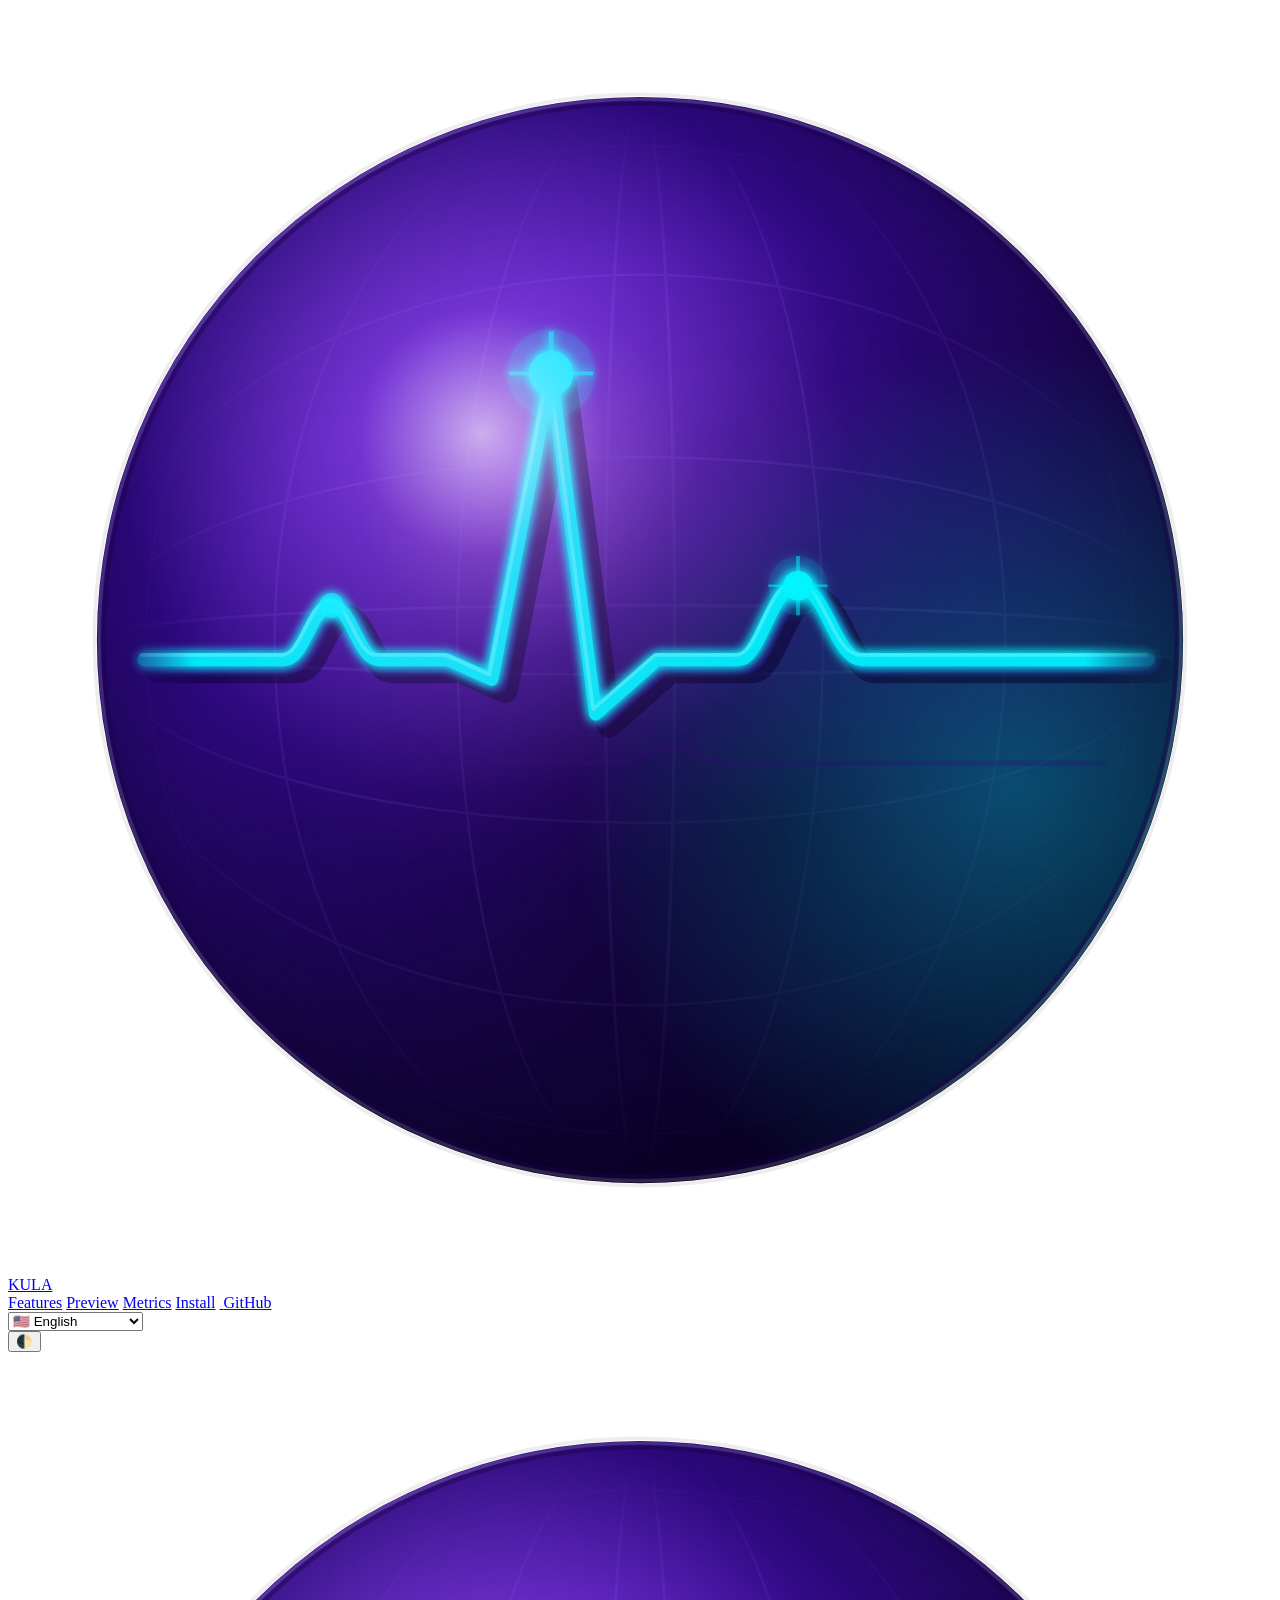
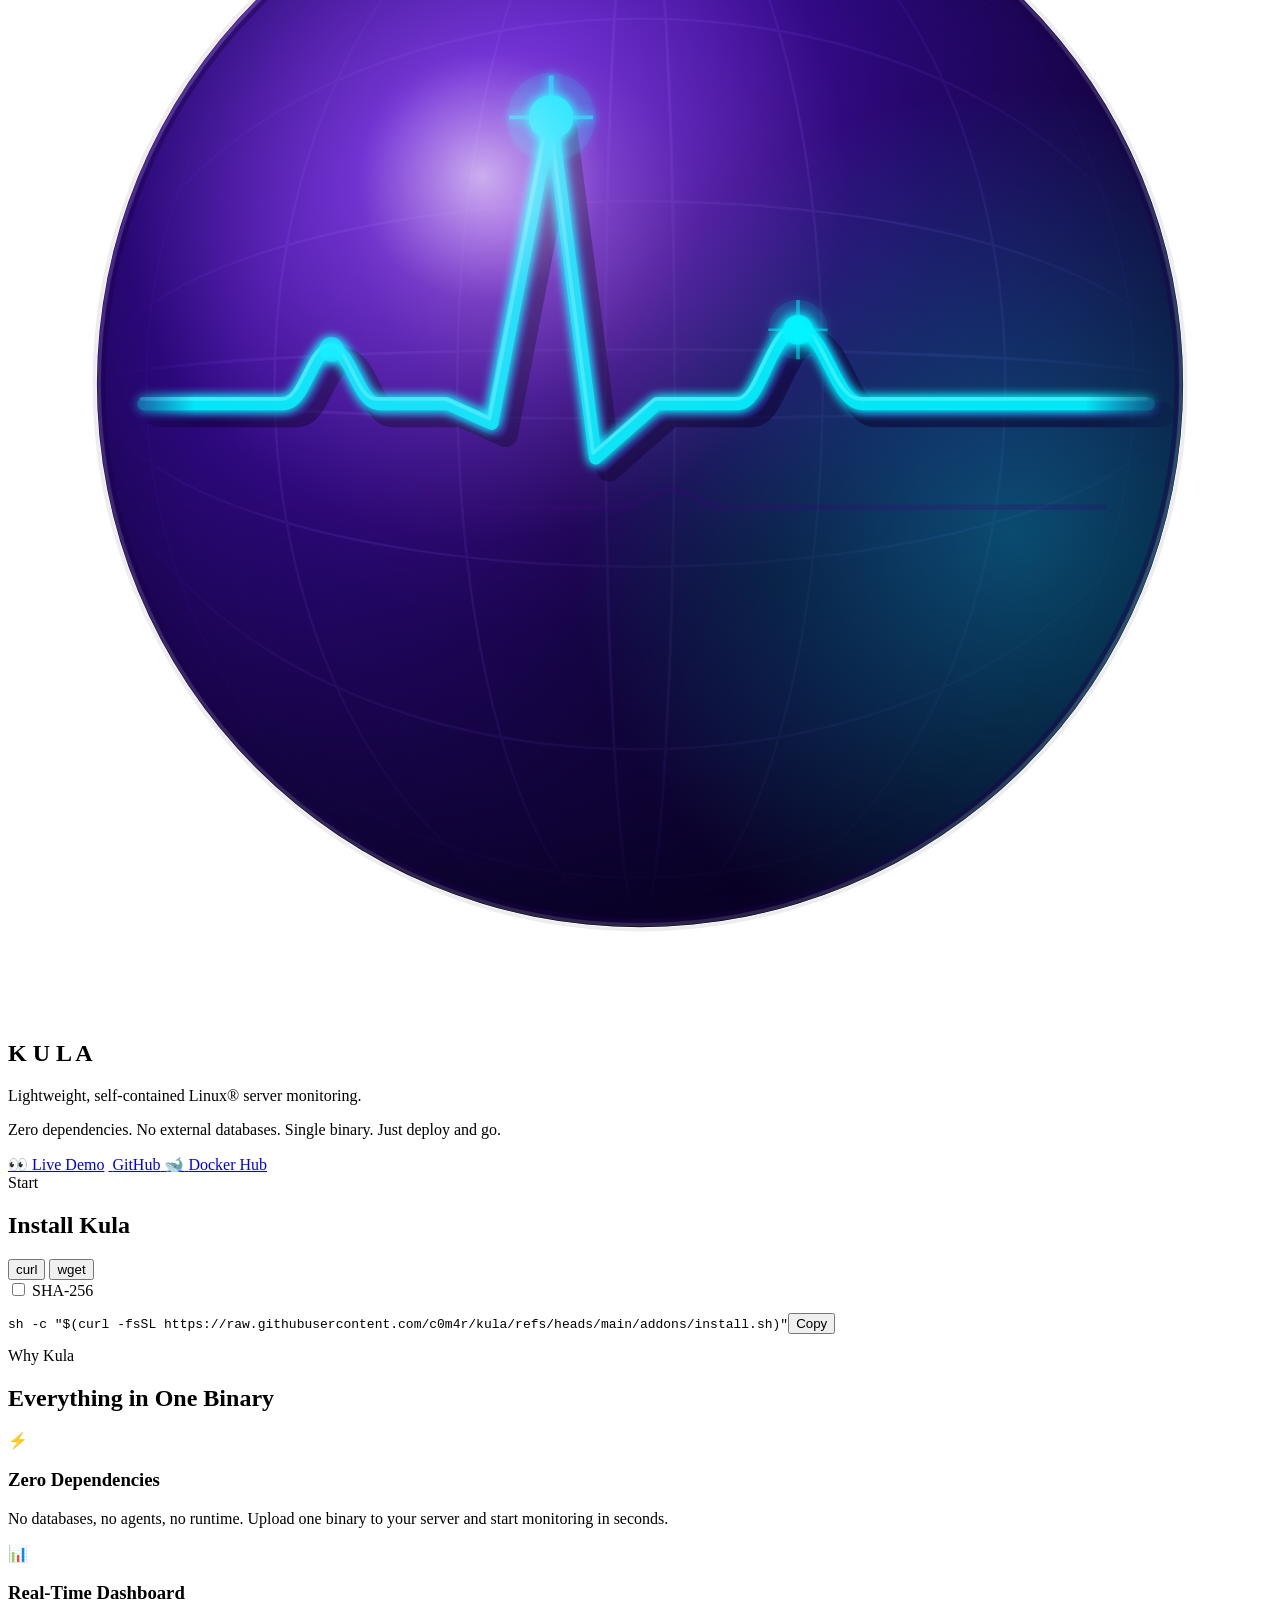
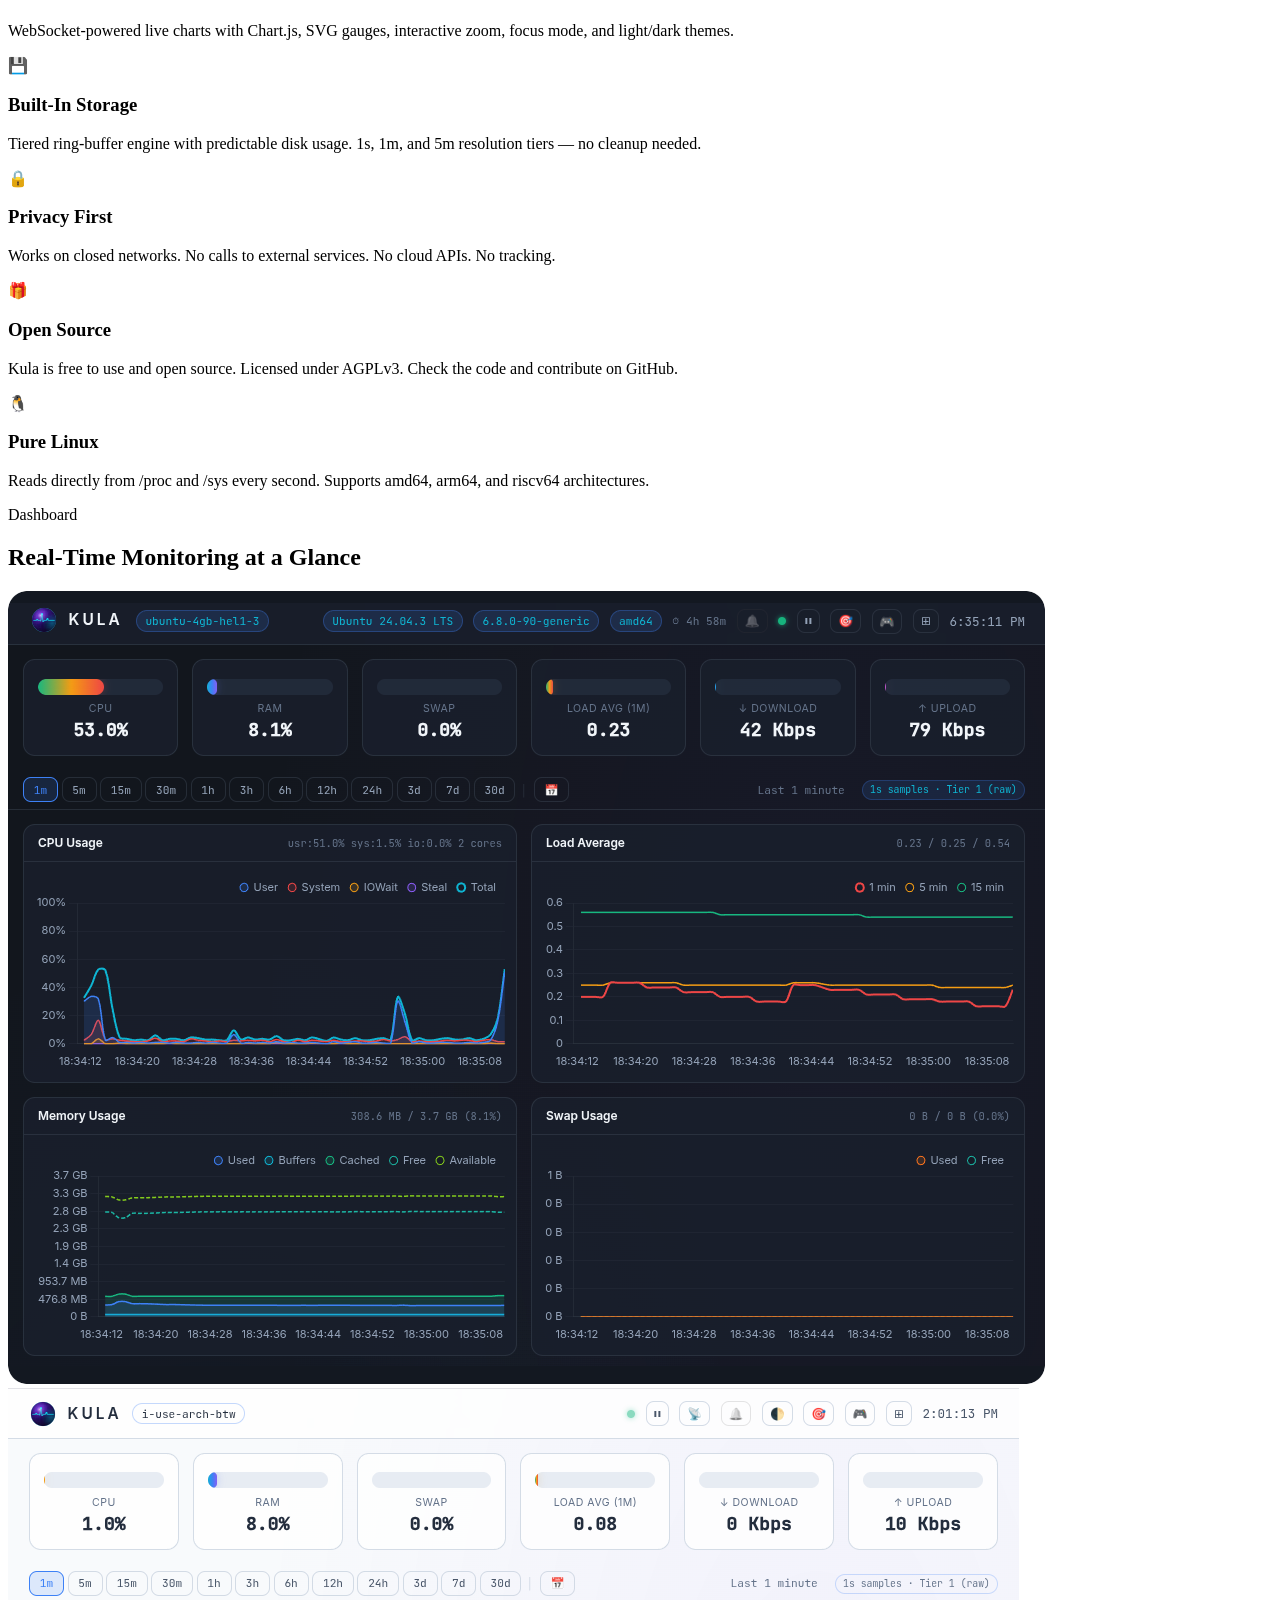
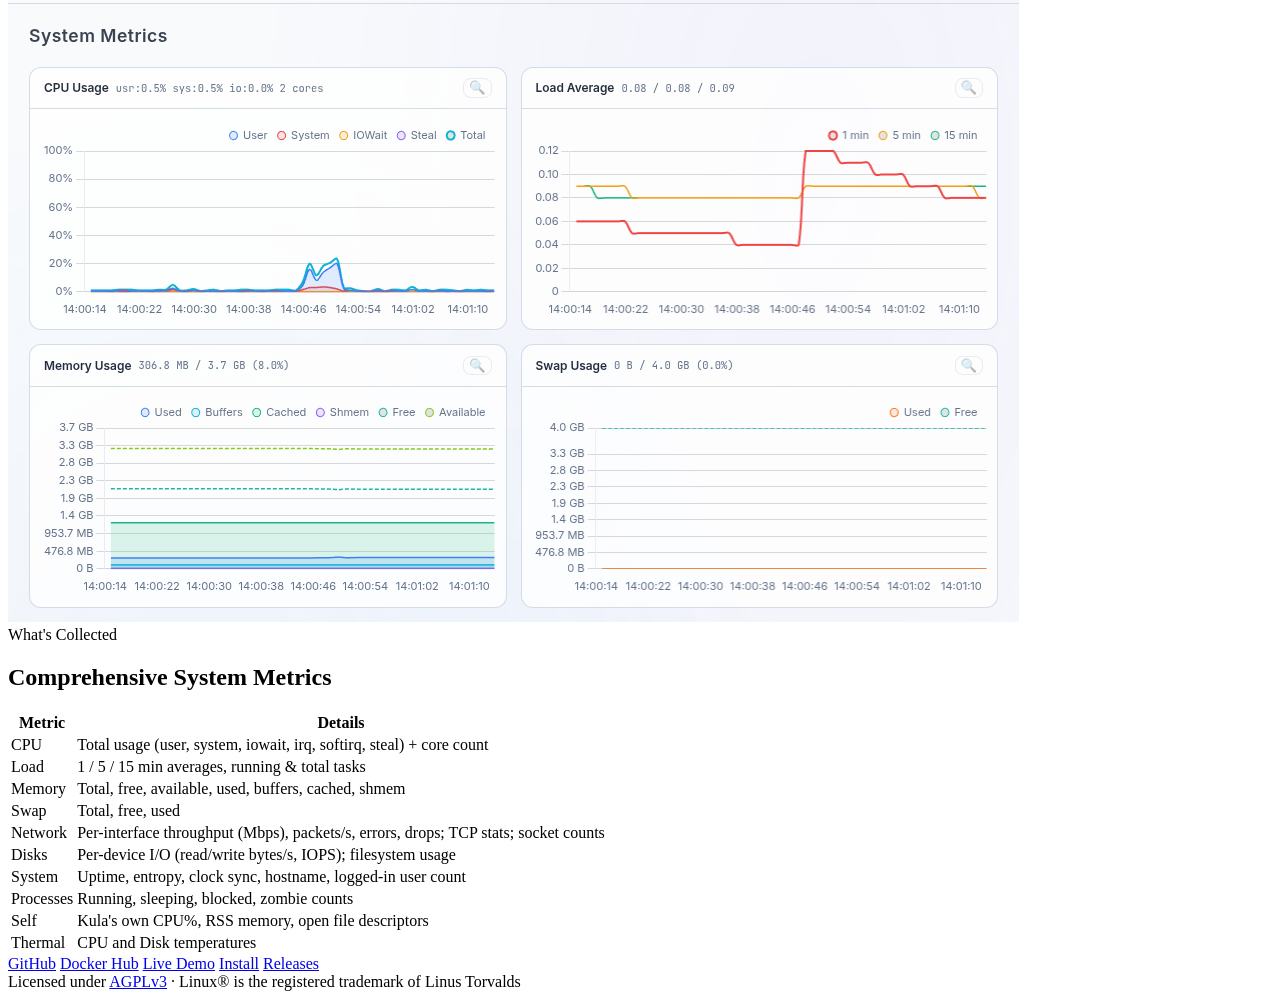
==== landing/index.html @ 8d74a91b "landing: local imgs" ====
<!DOCTYPE html>
<html lang="en">

<head>
    <meta charset="UTF-8">
    <meta name="viewport" content="width=device-width, initial-scale=1.0">
    <title data-i18n="seo_title">Kula — Lightweight Linux Server Monitoring</title>
    <meta name="description" id="meta-desc" data-i18n-meta="seo_description"
        content="Zero-dependency, self-contained Linux server monitoring. Single binary, real-time dashboard, built-in storage engine. Just deploy and go.">
    <link rel="icon" href="kula.svg">
    <link rel="manifest" href="manifest.json">
    <meta name="theme-color" content="#0a0a0a">
    <link rel="stylesheet" href="style.css">
    <!-- SEO: Multi-language support -->
    <link rel="alternate" hreflang="x-default" href="https://kula.ovh/" />
    <link rel="alternate" hreflang="ar" href="https://kula.ovh/?lang=ar" />
    <link rel="alternate" hreflang="bn" href="https://kula.ovh/?lang=bn" />
    <link rel="alternate" hreflang="cs" href="https://kula.ovh/?lang=cs" />
    <link rel="alternate" hreflang="de" href="https://kula.ovh/?lang=de" />
    <link rel="alternate" hreflang="en" href="https://kula.ovh/?lang=en" />
    <link rel="alternate" hreflang="es" href="https://kula.ovh/?lang=es" />
    <link rel="alternate" hreflang="fr" href="https://kula.ovh/?lang=fr" />
    <link rel="alternate" hreflang="he" href="https://kula.ovh/?lang=he" />
    <link rel="alternate" hreflang="hi" href="https://kula.ovh/?lang=hi" />
    <link rel="alternate" hreflang="id" href="https://kula.ovh/?lang=id" />
    <link rel="alternate" hreflang="it" href="https://kula.ovh/?lang=it" />
    <link rel="alternate" hreflang="ja" href="https://kula.ovh/?lang=ja" />
    <link rel="alternate" hreflang="ko" href="https://kula.ovh/?lang=ko" />
    <link rel="alternate" hreflang="ms" href="https://kula.ovh/?lang=ms" />
    <link rel="alternate" hreflang="nl" href="https://kula.ovh/?lang=nl" />
    <link rel="alternate" hreflang="pl" href="https://kula.ovh/?lang=pl" />
    <link rel="alternate" hreflang="pt" href="https://kula.ovh/?lang=pt" />
    <link rel="alternate" hreflang="ro" href="https://kula.ovh/?lang=ro" />
    <link rel="alternate" hreflang="ru" href="https://kula.ovh/?lang=ru" />
    <link rel="alternate" hreflang="sv" href="https://kula.ovh/?lang=sv" />
    <link rel="alternate" hreflang="th" href="https://kula.ovh/?lang=th" />
    <link rel="alternate" hreflang="tr" href="https://kula.ovh/?lang=tr" />
    <link rel="alternate" hreflang="uk" href="https://kula.ovh/?lang=uk" />
    <link rel="alternate" hreflang="ur" href="https://kula.ovh/?lang=ur" />
    <link rel="alternate" hreflang="vi" href="https://kula.ovh/?lang=vi" />
    <link rel="alternate" hreflang="zh" href="https://kula.ovh/?lang=zh" />

</head>

<body>

    <!-- Navigation -->
    <nav class="nav" id="nav">
        <a href="#" class="nav-brand">
            <img src="kula.svg" alt="Kula">
            <span>KULA</span>
        </a>
        <div class="nav-links">
            <a href="#features" data-i18n="nav_features">Features</a>
            <a href="#preview" data-i18n="nav_preview">Preview</a>
            <a href="#metrics" data-i18n="nav_metrics">Metrics</a>
            <a href="https://github.com/c0m4r/kula?tab=readme-ov-file#-installation" data-i18n="nav_install">Install</a>
            <a href="https://github.com/c0m4r/kula" class="github-link" id="github-link">
                <img src="github.svg" alt="" class="github-icon">
                <span data-i18n="nav_github">GitHub</span>
                <span class="stars-badge github-stars-count"></span>
            </a>
            <div class="language-switcher">
                <select id="lang-select" class="lang-select" aria-label="Select Language">
                    <option value="en">🇺🇸 English</option>
                    <option value="ar">🇸🇦 العربية</option>
                    <option value="ms">🇲🇾 Bahasa Melayu</option>
                    <option value="bn">🇧🇩 বাংলা</option>
                    <option value="cs">🇨🇿 Čeština</option>
                    <option value="de">🇩🇪 Deutsch</option>
                    <option value="es">🇪🇸 Español</option>
                    <option value="fr">🇫🇷 Français</option>
                    <option value="he">🇮🇱 עברית</option>
                    <option value="hi">🇮🇳 हिन्दी</option>
                    <option value="id">🇮🇩 Indonesia</option>
                    <option value="it">🇮🇹 Italiano</option>
                    <option value="ja">🇯🇵 日本語</option>
                    <option value="ko">🇰🇷 한국어</option>
                    <option value="nl">🇳🇱 Nederlands</option>
                    <option value="pl">🇵🇱 Polski</option>
                    <option value="pt">🇵🇹 Português</option>
                    <option value="ro">🇷🇴 Română</option>
                    <option value="ru">🇷🇺 Русский</option>
                    <option value="sv">🇸🇪 Svenska</option>
                    <option value="th">🇹🇭 ไทย</option>
                    <option value="tr">🇹🇷 Türkçe</option>
                    <option value="uk">🇺🇦 Українська</option>
                    <option value="ur">🇵🇰 اردو</option>
                    <option value="vi">🇻🇳 Tiếng Việt</option>
                    <option value="zh">🇨🇳 中文</option>
                </select>
            </div>
            <button class="btn-theme-toggle" id="btn-theme" title="Toggle light/dark mode"
                aria-label="Toggle theme">🌓</button>
        </div>
    </nav>

    <!-- Main Content -->
    <main>
        <!-- Hero -->
        <section class="hero" id="hero">
            <img src="kula.svg" alt="Kula"
                class="hero-logo">
            <h1>K U L A</h1>
            <p class="hero-tagline" data-i18n-html="hero_tagline">Lightweight, self-contained Linux® server
                monitoring.</p>
            <p class="hero-sub" data-i18n="hero_sub">Zero dependencies. No external databases. Single binary. Just
                deploy and go.</p>
            <div class="hero-buttons">
                <a href="https://demo.kula.ovh/" class="btn btn-hero"><span role="img" aria-label="eye">👀</span> <span
                        data-i18n="btn_demo">Live
                        Demo</span></a>
                <a href="https://github.com/c0m4r/kula" class="btn btn-outline">
                    <img src="github.svg" alt="" class="github-icon"> <span data-i18n="btn_github">GitHub</span>
                    <span class="stars-badge github-stars-count"></span>
                </a>
                <a href="https://hub.docker.com/r/c0m4r/kula" class="btn btn-docker"><span role="img"
                        aria-label="whale">🐋</span> <span data-i18n="btn_docker">Docker Hub</span></a>
            </div>

        </section>

        <!-- Installation -->
        <section class="install fade-up" id="install">
            <div class="section-label" data-i18n="label_install">Start</div>
            <h2 class="section-heading" data-i18n="heading_install">Install Kula</h2>
            <div class="install-card">
                <div class="install-config">
                    <div class="tool-tabs">
                        <button class="tool-tab active" data-tool="curl">curl</button>
                        <button class="tool-tab" data-tool="wget">wget</button>
                    </div>
                    <label class="checksum-toggle">
                        <input type="checkbox" id="verify-checksum">
                        <span class="toggle-slider"></span>
                        <span class="toggle-label" data-i18n="install_verify">SHA-256</span>
                    </label>
                </div>
                <div class="command-box">
                    <pre><code id="install-command">sh -c "$(curl -fsSL https://raw.githubusercontent.com/c0m4r/kula/refs/heads/main/addons/install.sh)"</code><button class="copy-btn" id="copy-install-btn" data-i18n="btn_copy">Copy</button></pre>
                </div>
            </div>
        </section>



        <!-- Features -->
        <section class="features fade-up" id="features">
            <div class="section-label" data-i18n="label_why">Why Kula</div>
            <h2 class="section-heading" data-i18n="heading_foundation">Everything in One Binary</h2>
            <div class="features-grid">
                <div class="feature-card">
                    <div class="feature-icon"><span role="img" aria-label="lightning">⚡</span></div>
                    <h3 data-i18n="feature_zero_title">Zero Dependencies</h3>
                    <p data-i18n="feature_zero_desc">No databases, no agents, no runtime. Upload one binary to your
                        server and start monitoring in
                        seconds.</p>
                </div>
                <div class="feature-card">
                    <div class="feature-icon"><span role="img" aria-label="chart">📊</span></div>
                    <h3 data-i18n="feature_dash_title">Real-Time Dashboard</h3>
                    <p data-i18n="feature_dash_desc">WebSocket-powered live charts with Chart.js, SVG gauges,
                        interactive zoom, focus mode, and
                        light/dark
                        themes.</p>
                </div>
                <div class="feature-card">
                    <div class="feature-icon"><span role="img" aria-label="disk">💾</span></div>
                    <h3 data-i18n="feature_storage_title">Built-In Storage</h3>
                    <p data-i18n="feature_storage_desc">Tiered ring-buffer engine with predictable disk usage. 1s, 1m,
                        and 5m resolution tiers — no
                        cleanup
                        needed.</p>
                </div>
                <div class="feature-card">
                    <div class="feature-icon"><span role="img" aria-label="lock">🔒</span></div>
                    <h3 data-i18n="feature_privacy_title">Privacy First</h3>
                    <p data-i18n="feature_privacy_desc">Works on closed networks. No calls to external services. No
                        cloud APIs. No tracking.</p>
                </div>
                <div class="feature-card">
                    <div class="feature-icon"><span role="img" aria-label="gift">🎁</span></div>
                    <h3 data-i18n="feature_open_title">Open Source</h3>
                    <p data-i18n="feature_open_desc">Kula is free to use and open source. Licensed under AGPLv3. Check
                        the code and contribute on
                        GitHub.
                    </p>
                </div>
                <div class="feature-card">
                    <div class="feature-icon"><span role="img" aria-label="penguin">🐧</span></div>
                    <h3 data-i18n="feature_linux_title">Pure Linux</h3>
                    <p data-i18n="feature_linux_desc">Reads directly from /proc and /sys every second. Supports amd64,
                        arm64, and riscv64
                        architectures.
                    </p>
                </div>
            </div>
        </section>

        <!-- Dashboard Preview -->
        <section class="preview fade-up" id="preview">
            <div class="section-label" data-i18n="label_dashboard">Dashboard</div>
            <h2 class="section-heading" data-i18n="heading_preview">Real-Time Monitoring at a Glance</h2>
            <div class="preview-frame">
                <img src="dark.png"
                    alt="Kula Dashboard — Dark Mode" loading="lazy" class="preview-dark" id="preview-dark">
                <img src="light.png"
                    alt="Kula Dashboard — Light Mode" loading="lazy" class="preview-light hidden" id="preview-light">
            </div>
        </section>

        <!-- Metrics -->
        <section class="metrics fade-up" id="metrics">
            <div class="section-label" data-i18n="label_collected">What's Collected</div>
            <h2 class="section-heading" data-i18n="heading_metrics">Comprehensive System Metrics</h2>
            <table class="metrics-table">
                <thead>
                    <tr>
                        <th data-i18n="table_metric">Metric</th>
                        <th data-i18n="table_details">Details</th>
                    </tr>
                </thead>
                <tbody>
                    <tr>
                        <td data-i18n="metric_cpu">CPU</td>
                        <td data-i18n="metric_cpu_details">Total usage (user, system, iowait, irq, softirq, steal) +
                            core count</td>
                    </tr>
                    <tr>
                        <td data-i18n="metric_load">Load</td>
                        <td data-i18n="metric_load_details">1 / 5 / 15 min averages, running & total tasks</td>
                    </tr>
                    <tr>
                        <td data-i18n="metric_memory">Memory</td>
                        <td data-i18n="metric_memory_details">Total, free, available, used, buffers, cached, shmem</td>
                    </tr>
                    <tr>
                        <td data-i18n="metric_swap">Swap</td>
                        <td data-i18n="metric_swap_details">Total, free, used</td>
                    </tr>
                    <tr>
                        <td data-i18n="metric_network">Network</td>
                        <td data-i18n="metric_network_details">Per-interface throughput (Mbps), packets/s, errors,
                            drops; TCP stats; socket counts</td>
                    </tr>
                    <tr>
                        <td data-i18n="metric_disks">Disks</td>
                        <td data-i18n="metric_disks_details">Per-device I/O (read/write bytes/s, IOPS); filesystem usage
                        </td>
                    </tr>
                    <tr>
                        <td data-i18n="metric_system">System</td>
                        <td data-i18n="metric_system_details">Uptime, entropy, clock sync, hostname, logged-in user
                            count</td>
                    </tr>
                    <tr>
                        <td data-i18n="metric_processes">Processes</td>
                        <td data-i18n="metric_processes_details">Running, sleeping, blocked, zombie counts</td>
                    </tr>
                    <tr>
                        <td data-i18n="metric_self">Self</td>
                        <td data-i18n="metric_self_details">Kula's own CPU%, RSS memory, open file descriptors</td>
                    </tr>
                    <tr>
                        <td data-i18n="metric_thermal">Thermal</td>
                        <td data-i18n="metric_thermal_details">CPU and Disk temperatures</td>
                    </tr>
                </tbody>
            </table>
        </section>
    </main>

    <!-- Footer -->
    <footer class="footer">
        <div class="footer-links">
            <a href="https://github.com/c0m4r/kula" data-i18n="nav_github">GitHub</a>
            <a href="https://hub.docker.com/r/c0m4r/kula" data-i18n="btn_docker">Docker Hub</a>
            <a href="https://demo.kula.ovh/" data-i18n="btn_demo">Live Demo</a>
            <a href="https://github.com/c0m4r/kula?tab=readme-ov-file#-installation" data-i18n="nav_install">Install</a>
            <a href="https://github.com/c0m4r/kula/releases" data-i18n="footer_releases">Releases</a>
        </div>
        <div class="footer-copy" data-i18n-html="footer_copy">
            Licensed under <a href="https://www.gnu.org/licenses/agpl-3.0">AGPLv3</a> ·
            Linux® is the registered trademark of Linus Torvalds
        </div>
    </footer>

    <script src="landing.js" integrity="sha384-8a4cKC2s3Scgr+skIl2xphmKuPoWKTORrwU3cWgFRtl8yj+1T5yHjRUO1P7kZ1ZC"
        crossorigin="anonymous"></script>
</body>

</html>
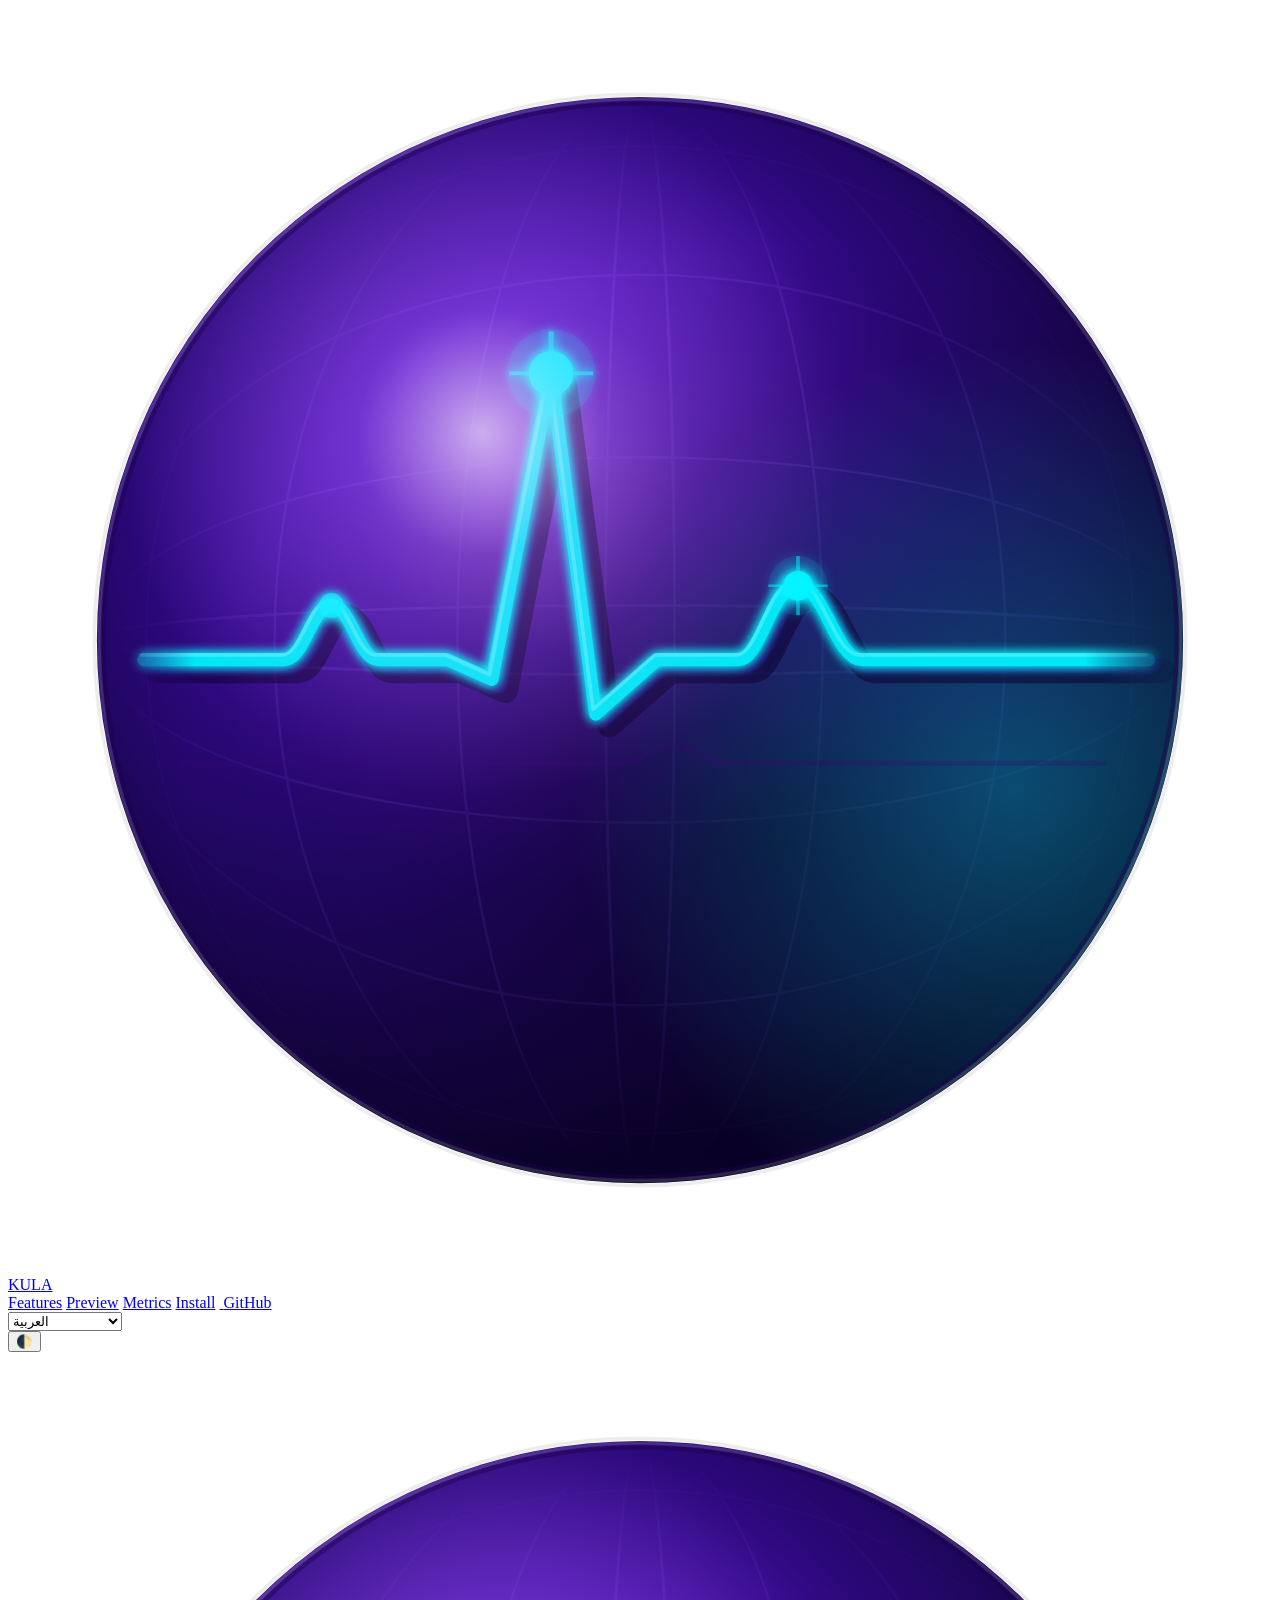
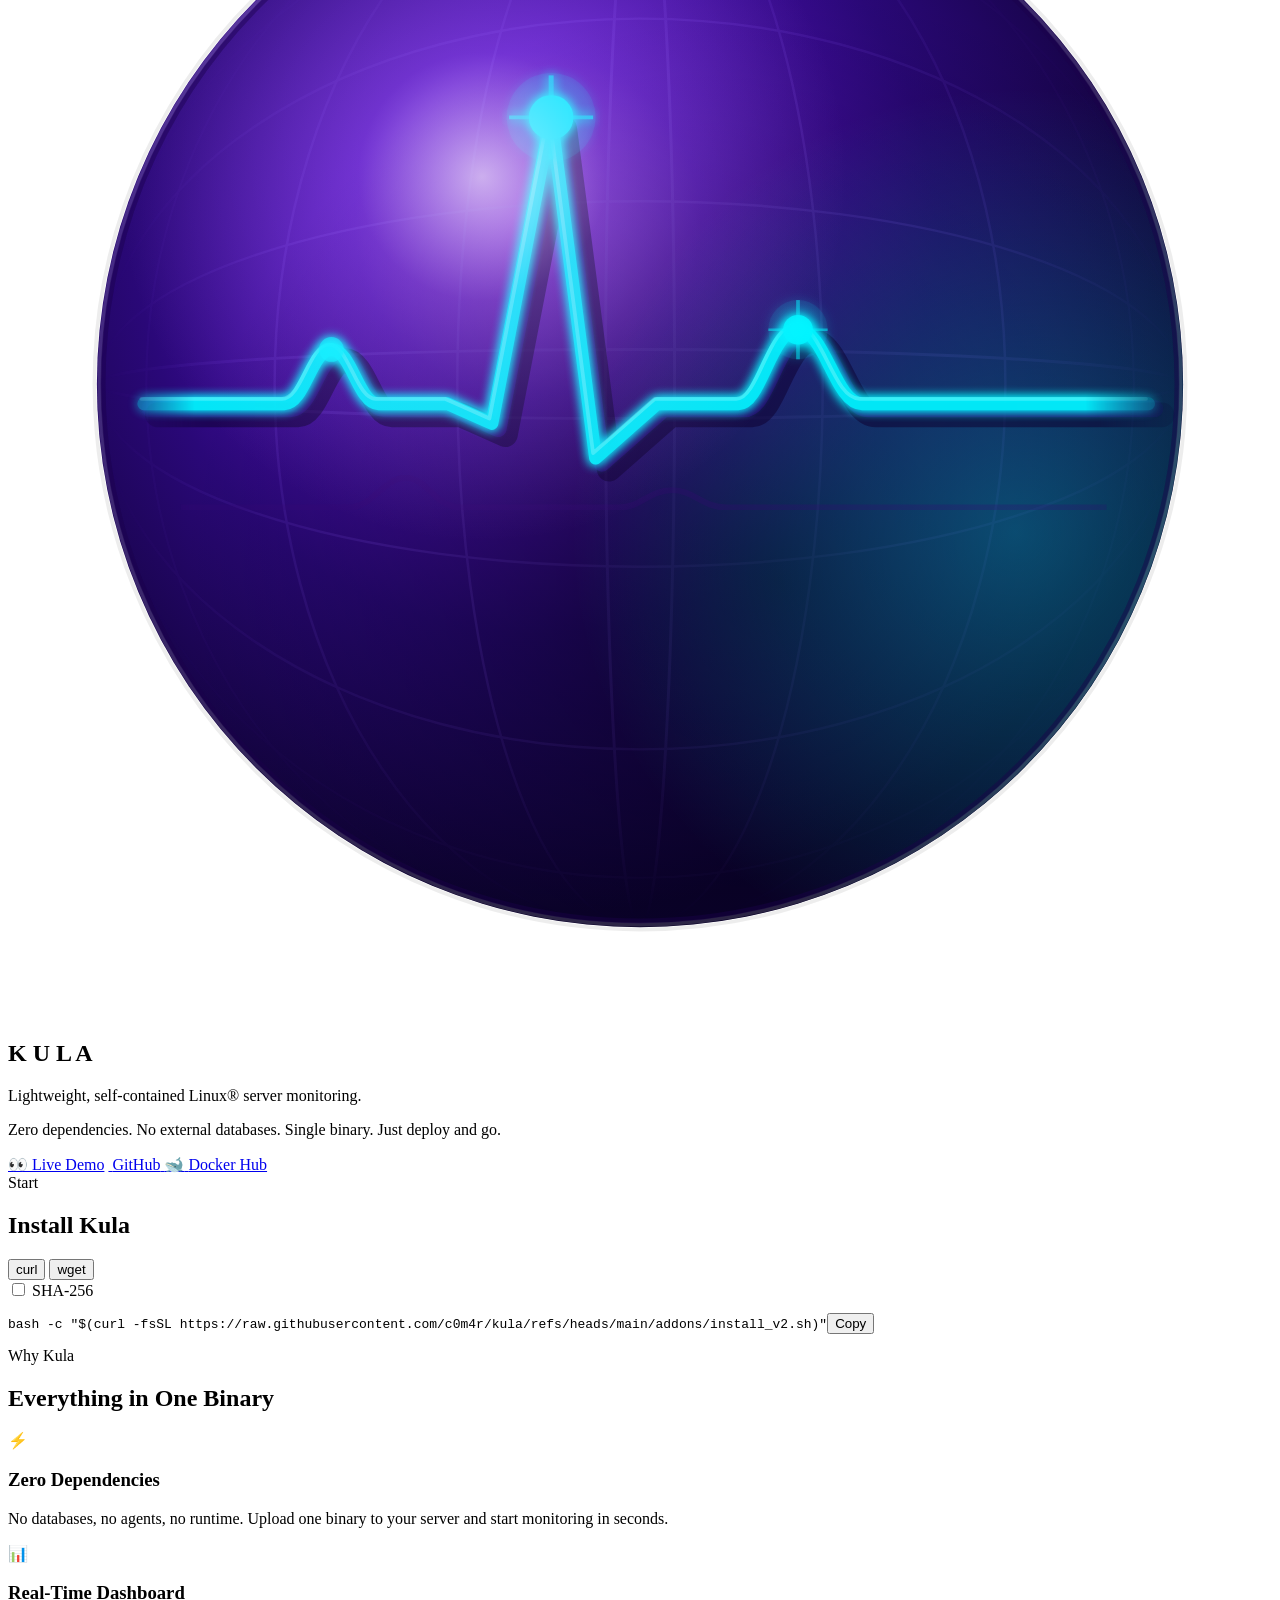
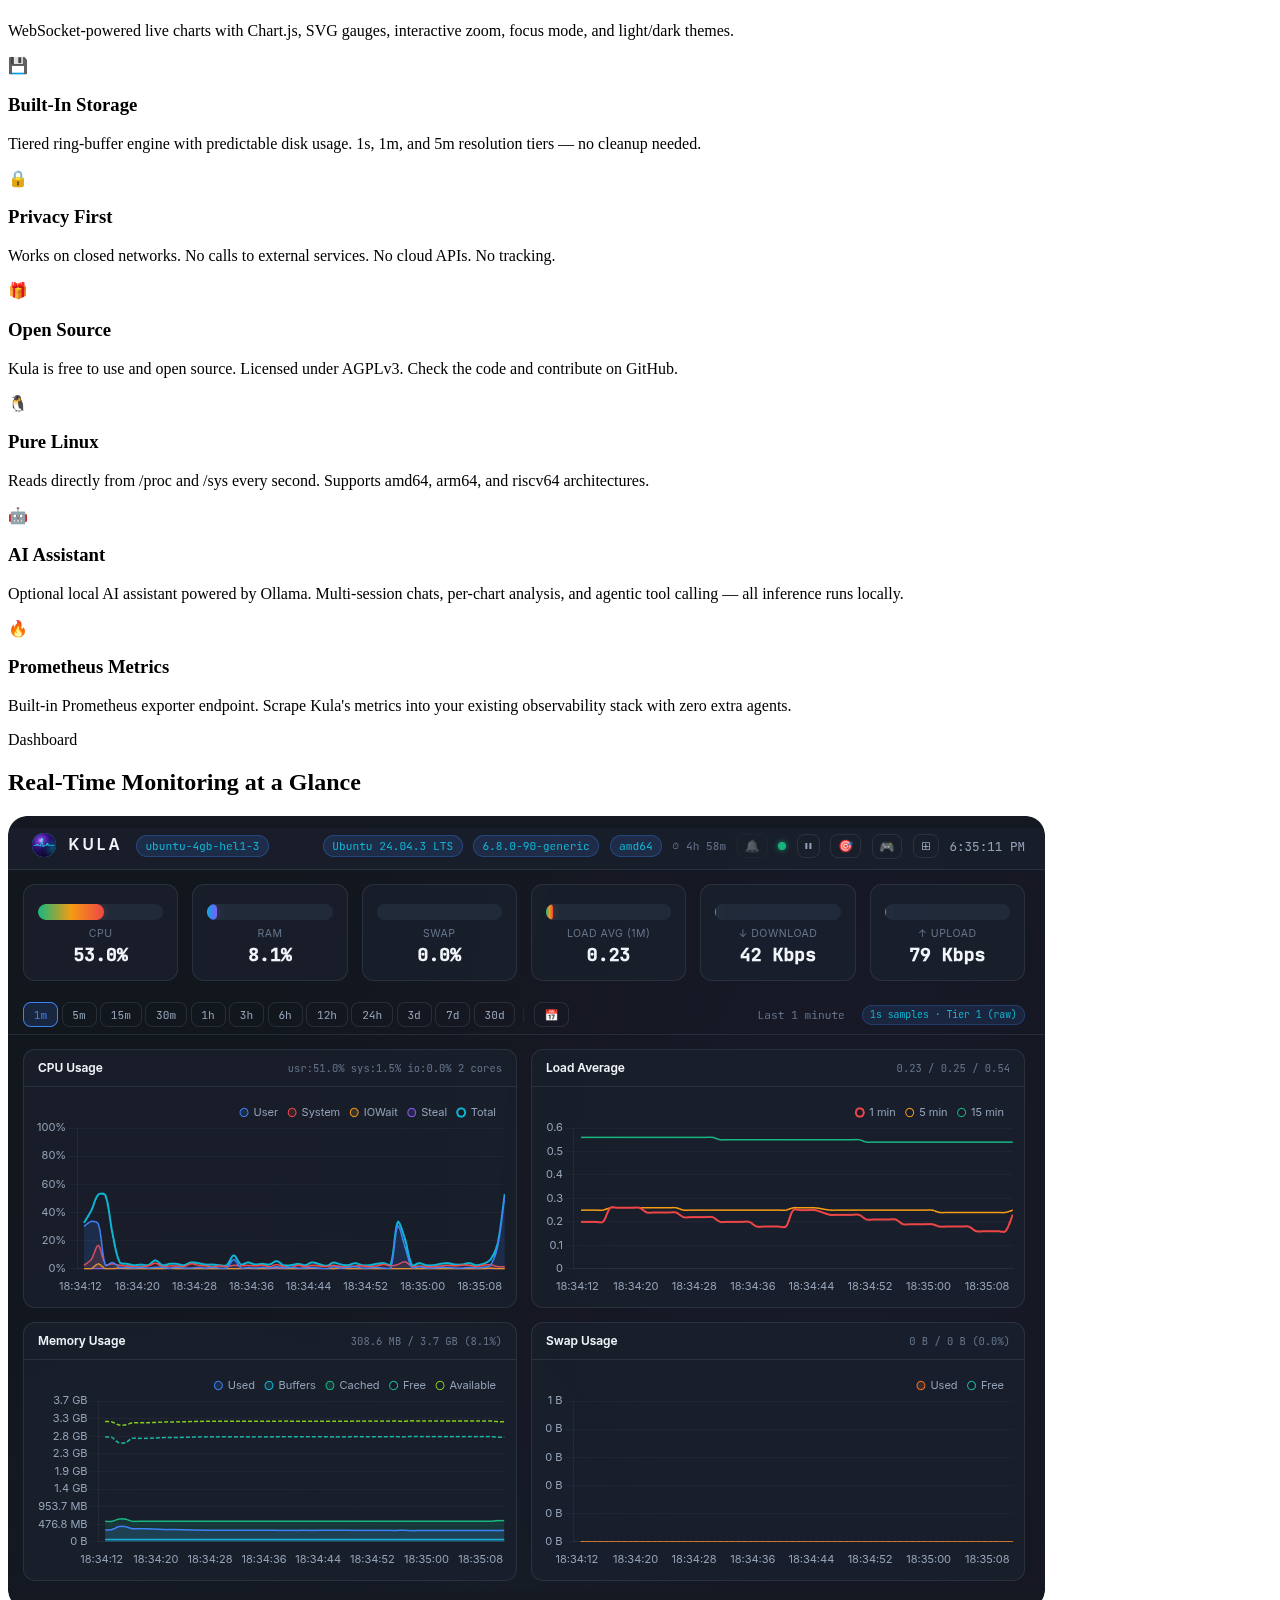
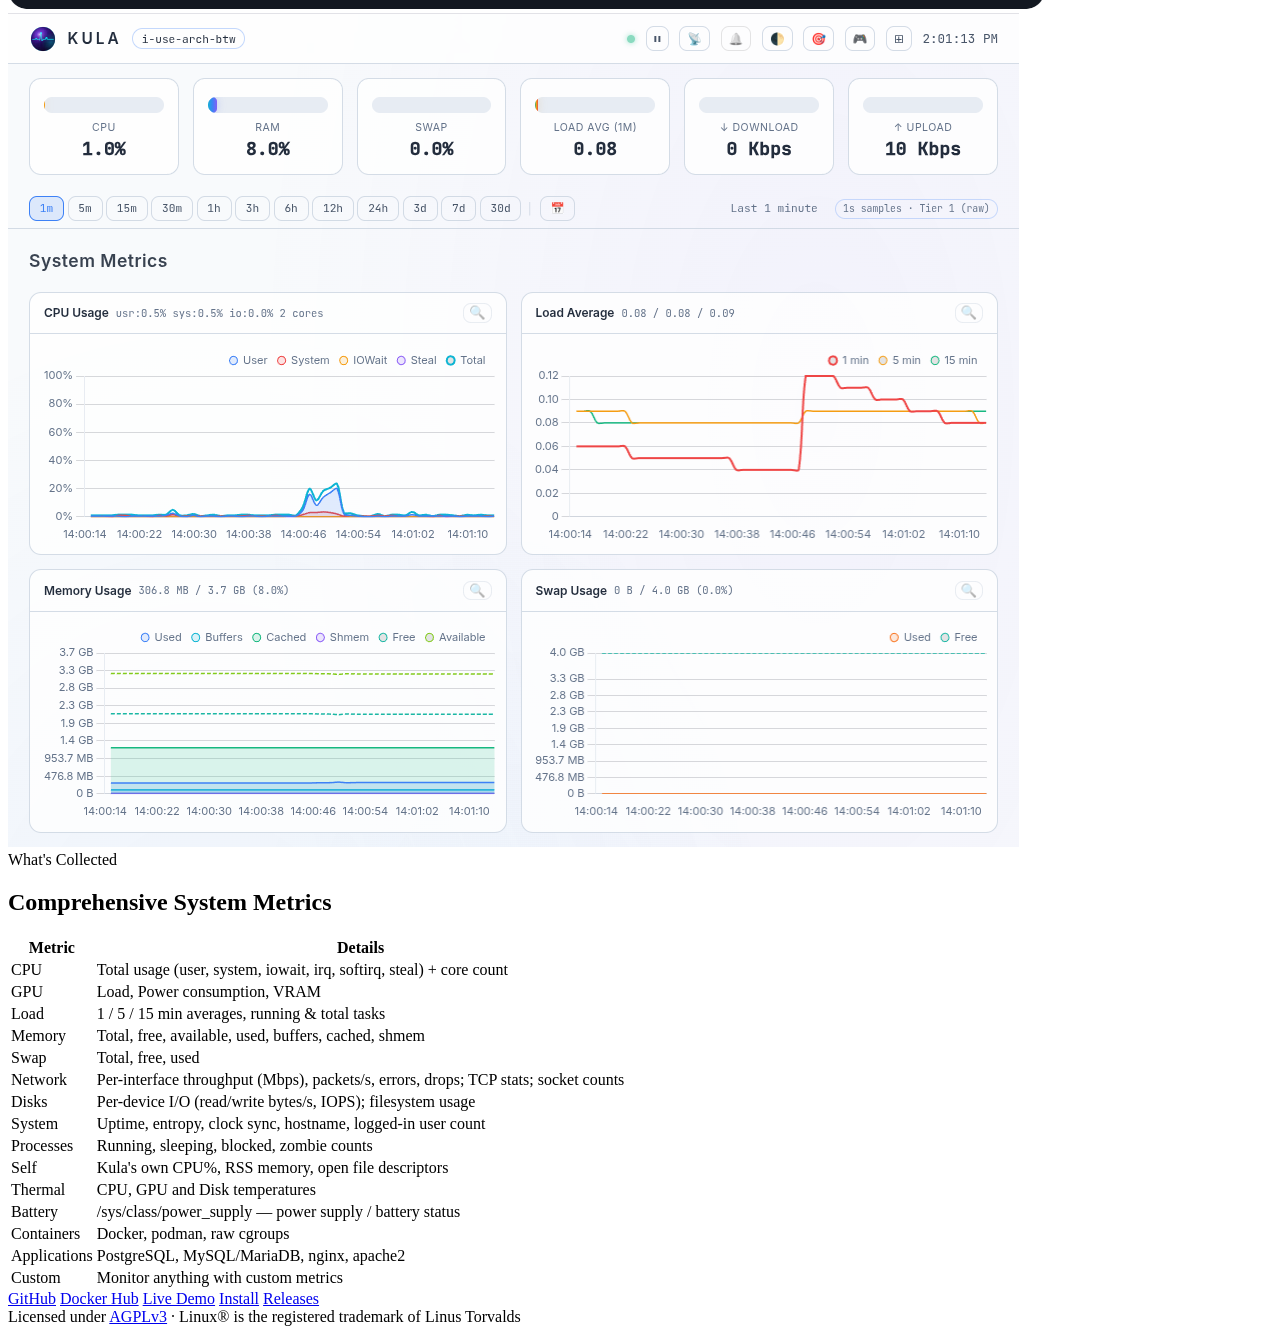
==== commit 001a6772: "nosemgreps" ====
--- a/landing/index.html
+++ b/landing/index.html
@@ -11,34 +11,39 @@
     <link rel="manifest" href="manifest.json">
     <meta name="theme-color" content="#0a0a0a">
     <link rel="stylesheet" href="style.css">
-    <!-- SEO: Multi-language support -->
-    <link rel="alternate" hreflang="x-default" href="https://kula.ovh/" />
-    <link rel="alternate" hreflang="ar" href="https://kula.ovh/?lang=ar" />
-    <link rel="alternate" hreflang="bn" href="https://kula.ovh/?lang=bn" />
-    <link rel="alternate" hreflang="cs" href="https://kula.ovh/?lang=cs" />
-    <link rel="alternate" hreflang="de" href="https://kula.ovh/?lang=de" />
-    <link rel="alternate" hreflang="en" href="https://kula.ovh/?lang=en" />
-    <link rel="alternate" hreflang="es" href="https://kula.ovh/?lang=es" />
-    <link rel="alternate" hreflang="fr" href="https://kula.ovh/?lang=fr" />
-    <link rel="alternate" hreflang="he" href="https://kula.ovh/?lang=he" />
-    <link rel="alternate" hreflang="hi" href="https://kula.ovh/?lang=hi" />
-    <link rel="alternate" hreflang="id" href="https://kula.ovh/?lang=id" />
-    <link rel="alternate" hreflang="it" href="https://kula.ovh/?lang=it" />
-    <link rel="alternate" hreflang="ja" href="https://kula.ovh/?lang=ja" />
-    <link rel="alternate" hreflang="ko" href="https://kula.ovh/?lang=ko" />
-    <link rel="alternate" hreflang="ms" href="https://kula.ovh/?lang=ms" />
-    <link rel="alternate" hreflang="nl" href="https://kula.ovh/?lang=nl" />
-    <link rel="alternate" hreflang="pl" href="https://kula.ovh/?lang=pl" />
-    <link rel="alternate" hreflang="pt" href="https://kula.ovh/?lang=pt" />
-    <link rel="alternate" hreflang="ro" href="https://kula.ovh/?lang=ro" />
-    <link rel="alternate" hreflang="ru" href="https://kula.ovh/?lang=ru" />
-    <link rel="alternate" hreflang="sv" href="https://kula.ovh/?lang=sv" />
-    <link rel="alternate" hreflang="th" href="https://kula.ovh/?lang=th" />
-    <link rel="alternate" hreflang="tr" href="https://kula.ovh/?lang=tr" />
-    <link rel="alternate" hreflang="uk" href="https://kula.ovh/?lang=uk" />
-    <link rel="alternate" hreflang="ur" href="https://kula.ovh/?lang=ur" />
-    <link rel="alternate" hreflang="vi" href="https://kula.ovh/?lang=vi" />
-    <link rel="alternate" hreflang="zh" href="https://kula.ovh/?lang=zh" />
+    <!-- SEO: Multi-language support.
+         The hreflang alternates below are navigational links, not fetched
+         subresources, so they cannot carry a Subresource Integrity hash. The
+         per-line `nosemgrep` silences only missing-integrity for these tags;
+         the rule stays active for the rest of this file (e.g. real <script>/
+         stylesheet subresources). -->
+    <link rel="alternate" hreflang="x-default" href="https://kula.ovh/" /> <!-- nosemgrep: html.security.audit.missing-integrity.missing-integrity -->
+    <link rel="alternate" hreflang="ar" href="https://kula.ovh/?lang=ar" /> <!-- nosemgrep: html.security.audit.missing-integrity.missing-integrity -->
+    <link rel="alternate" hreflang="bn" href="https://kula.ovh/?lang=bn" /> <!-- nosemgrep: html.security.audit.missing-integrity.missing-integrity -->
+    <link rel="alternate" hreflang="cs" href="https://kula.ovh/?lang=cs" /> <!-- nosemgrep: html.security.audit.missing-integrity.missing-integrity -->
+    <link rel="alternate" hreflang="de" href="https://kula.ovh/?lang=de" /> <!-- nosemgrep: html.security.audit.missing-integrity.missing-integrity -->
+    <link rel="alternate" hreflang="en" href="https://kula.ovh/?lang=en" /> <!-- nosemgrep: html.security.audit.missing-integrity.missing-integrity -->
+    <link rel="alternate" hreflang="es" href="https://kula.ovh/?lang=es" /> <!-- nosemgrep: html.security.audit.missing-integrity.missing-integrity -->
+    <link rel="alternate" hreflang="fr" href="https://kula.ovh/?lang=fr" /> <!-- nosemgrep: html.security.audit.missing-integrity.missing-integrity -->
+    <link rel="alternate" hreflang="he" href="https://kula.ovh/?lang=he" /> <!-- nosemgrep: html.security.audit.missing-integrity.missing-integrity -->
+    <link rel="alternate" hreflang="hi" href="https://kula.ovh/?lang=hi" /> <!-- nosemgrep: html.security.audit.missing-integrity.missing-integrity -->
+    <link rel="alternate" hreflang="id" href="https://kula.ovh/?lang=id" /> <!-- nosemgrep: html.security.audit.missing-integrity.missing-integrity -->
+    <link rel="alternate" hreflang="it" href="https://kula.ovh/?lang=it" /> <!-- nosemgrep: html.security.audit.missing-integrity.missing-integrity -->
+    <link rel="alternate" hreflang="ja" href="https://kula.ovh/?lang=ja" /> <!-- nosemgrep: html.security.audit.missing-integrity.missing-integrity -->
+    <link rel="alternate" hreflang="ko" href="https://kula.ovh/?lang=ko" /> <!-- nosemgrep: html.security.audit.missing-integrity.missing-integrity -->
+    <link rel="alternate" hreflang="ms" href="https://kula.ovh/?lang=ms" /> <!-- nosemgrep: html.security.audit.missing-integrity.missing-integrity -->
+    <link rel="alternate" hreflang="nl" href="https://kula.ovh/?lang=nl" /> <!-- nosemgrep: html.security.audit.missing-integrity.missing-integrity -->
+    <link rel="alternate" hreflang="pl" href="https://kula.ovh/?lang=pl" /> <!-- nosemgrep: html.security.audit.missing-integrity.missing-integrity -->
+    <link rel="alternate" hreflang="pt" href="https://kula.ovh/?lang=pt" /> <!-- nosemgrep: html.security.audit.missing-integrity.missing-integrity -->
+    <link rel="alternate" hreflang="ro" href="https://kula.ovh/?lang=ro" /> <!-- nosemgrep: html.security.audit.missing-integrity.missing-integrity -->
+    <link rel="alternate" hreflang="ru" href="https://kula.ovh/?lang=ru" /> <!-- nosemgrep: html.security.audit.missing-integrity.missing-integrity -->
+    <link rel="alternate" hreflang="sv" href="https://kula.ovh/?lang=sv" /> <!-- nosemgrep: html.security.audit.missing-integrity.missing-integrity -->
+    <link rel="alternate" hreflang="th" href="https://kula.ovh/?lang=th" /> <!-- nosemgrep: html.security.audit.missing-integrity.missing-integrity -->
+    <link rel="alternate" hreflang="tr" href="https://kula.ovh/?lang=tr" /> <!-- nosemgrep: html.security.audit.missing-integrity.missing-integrity -->
+    <link rel="alternate" hreflang="uk" href="https://kula.ovh/?lang=uk" /> <!-- nosemgrep: html.security.audit.missing-integrity.missing-integrity -->
+    <link rel="alternate" hreflang="ur" href="https://kula.ovh/?lang=ur" /> <!-- nosemgrep: html.security.audit.missing-integrity.missing-integrity -->
+    <link rel="alternate" hreflang="vi" href="https://kula.ovh/?lang=vi" /> <!-- nosemgrep: html.security.audit.missing-integrity.missing-integrity -->
+    <link rel="alternate" hreflang="zh" href="https://kula.ovh/?lang=zh" /> <!-- nosemgrep: html.security.audit.missing-integrity.missing-integrity -->
 
 </head>
 
@@ -54,40 +59,41 @@
             <a href="#features" data-i18n="nav_features">Features</a>
             <a href="#preview" data-i18n="nav_preview">Preview</a>
             <a href="#metrics" data-i18n="nav_metrics">Metrics</a>
-            <a href="https://github.com/c0m4r/kula?tab=readme-ov-file#-installation" data-i18n="nav_install">Install</a>
-            <a href="https://github.com/c0m4r/kula" class="github-link" id="github-link">
+            <a href="https://github.com/c0m4r/kula?tab=readme-ov-file#-installation" data-i18n="nav_install"
+                rel="noopener noreferrer">Install</a>
+            <a href="https://github.com/c0m4r/kula" class="github-link" id="github-link" rel="noopener noreferrer">
                 <img src="github.svg" alt="" class="github-icon">
                 <span data-i18n="nav_github">GitHub</span>
                 <span class="stars-badge github-stars-count"></span>
             </a>
             <div class="language-switcher">
                 <select id="lang-select" class="lang-select" aria-label="Select Language">
-                    <option value="en">🇺🇸 English</option>
-                    <option value="ar">🇸🇦 العربية</option>
-                    <option value="ms">🇲🇾 Bahasa Melayu</option>
-                    <option value="bn">🇧🇩 বাংলা</option>
-                    <option value="cs">🇨🇿 Čeština</option>
-                    <option value="de">🇩🇪 Deutsch</option>
-                    <option value="es">🇪🇸 Español</option>
-                    <option value="fr">🇫🇷 Français</option>
-                    <option value="he">🇮🇱 עברית</option>
-                    <option value="hi">🇮🇳 हिन्दी</option>
-                    <option value="id">🇮🇩 Indonesia</option>
-                    <option value="it">🇮🇹 Italiano</option>
-                    <option value="ja">🇯🇵 日本語</option>
-                    <option value="ko">🇰🇷 한국어</option>
-                    <option value="nl">🇳🇱 Nederlands</option>
-                    <option value="pl">🇵🇱 Polski</option>
-                    <option value="pt">🇵🇹 Português</option>
-                    <option value="ro">🇷🇴 Română</option>
-                    <option value="ru">🇷🇺 Русский</option>
-                    <option value="sv">🇸🇪 Svenska</option>
-                    <option value="th">🇹🇭 ไทย</option>
-                    <option value="tr">🇹🇷 Türkçe</option>
-                    <option value="uk">🇺🇦 Українська</option>
-                    <option value="ur">🇵🇰 اردو</option>
-                    <option value="vi">🇻🇳 Tiếng Việt</option>
-                    <option value="zh">🇨🇳 中文</option>
+                    <option value="ar">العربية</option>
+                    <option value="ms">Bahasa Melayu</option>
+                    <option value="bn">বাংলা</option>
+                    <option value="cs">Čeština</option>
+                    <option value="de">Deutsch</option>
+                    <option value="en">English</option>
+                    <option value="es">Español</option>
+                    <option value="fr">Français</option>
+                    <option value="he">עברית</option>
+                    <option value="hi">हिन्दी</option>
+                    <option value="id">Indonesia</option>
+                    <option value="it">Italiano</option>
+                    <option value="ja">日本語</option>
+                    <option value="ko">한국어</option>
+                    <option value="nl">Nederlands</option>
+                    <option value="pl">Polski</option>
+                    <option value="pt">Português</option>
+                    <option value="ro">Română</option>
+                    <option value="ru">Русский</option>
+                    <option value="sv">Svenska</option>
+                    <option value="th">ไทย</option>
+                    <option value="tr">Türkçe</option>
+                    <option value="uk">Українська</option>
+                    <option value="ur">اردو</option>
+                    <option value="vi">Tiếng Việt</option>
+                    <option value="zh">中文</option>
                 </select>
             </div>
             <button class="btn-theme-toggle" id="btn-theme" title="Toggle light/dark mode"
@@ -99,23 +105,22 @@
     <main>
         <!-- Hero -->
         <section class="hero" id="hero">
-            <img src="kula.svg" alt="Kula"
-                class="hero-logo">
+            <img src="kula.svg" alt="Kula" class="hero-logo">
             <h1>K U L A</h1>
             <p class="hero-tagline" data-i18n-html="hero_tagline">Lightweight, self-contained Linux® server
                 monitoring.</p>
             <p class="hero-sub" data-i18n="hero_sub">Zero dependencies. No external databases. Single binary. Just
                 deploy and go.</p>
             <div class="hero-buttons">
-                <a href="https://demo.kula.ovh/" class="btn btn-hero"><span role="img" aria-label="eye">👀</span> <span
-                        data-i18n="btn_demo">Live
+                <a href="https://demo.kula.ovh/" class="btn btn-hero" rel="noopener noreferrer"><span role="img"
+                        aria-label="eye">👀</span> <span data-i18n="btn_demo">Live
                         Demo</span></a>
-                <a href="https://github.com/c0m4r/kula" class="btn btn-outline">
+                <a href="https://github.com/c0m4r/kula" class="btn btn-outline" rel="noopener noreferrer">
                     <img src="github.svg" alt="" class="github-icon"> <span data-i18n="btn_github">GitHub</span>
                     <span class="stars-badge github-stars-count"></span>
                 </a>
-                <a href="https://hub.docker.com/r/c0m4r/kula" class="btn btn-docker"><span role="img"
-                        aria-label="whale">🐋</span> <span data-i18n="btn_docker">Docker Hub</span></a>
+                <a href="https://hub.docker.com/r/c0m4r/kula" class="btn btn-docker" rel="noopener noreferrer"><span
+                        role="img" aria-label="whale">🐋</span> <span data-i18n="btn_docker">Docker Hub</span></a>
             </div>
 
         </section>
@@ -137,7 +142,7 @@
                     </label>
                 </div>
                 <div class="command-box">
-                    <pre><code id="install-command">sh -c "$(curl -fsSL https://raw.githubusercontent.com/c0m4r/kula/refs/heads/main/addons/install.sh)"</code><button class="copy-btn" id="copy-install-btn" data-i18n="btn_copy">Copy</button></pre>
+                    <pre><code id="install-command">bash -c "$(curl -fsSL https://raw.githubusercontent.com/c0m4r/kula/refs/heads/main/addons/install_v2.sh)"</code><button class="copy-btn" id="copy-install-btn" data-i18n="btn_copy">Copy</button></pre>
                 </div>
             </div>
         </section>
@@ -194,6 +199,18 @@
                         architectures.
                     </p>
                 </div>
+                <div class="feature-card">
+                    <div class="feature-icon"><span role="img" aria-label="robot">🤖</span></div>
+                    <h3 data-i18n="feature_ai_title">AI Assistant</h3>
+                    <p data-i18n="feature_ai_desc">Optional local AI assistant powered by Ollama. Multi-session chats,
+                        per-chart analysis, and agentic tool calling — all inference runs locally.</p>
+                </div>
+                <div class="feature-card">
+                    <div class="feature-icon"><span role="img" aria-label="fire">🔥</span></div>
+                    <h3 data-i18n="feature_prom_title">Prometheus Metrics</h3>
+                    <p data-i18n="feature_prom_desc">Built-in Prometheus exporter endpoint. Scrape Kula's metrics into
+                        your existing observability stack with zero extra agents.</p>
+                </div>
             </div>
         </section>
 
@@ -202,10 +219,10 @@
             <div class="section-label" data-i18n="label_dashboard">Dashboard</div>
             <h2 class="section-heading" data-i18n="heading_preview">Real-Time Monitoring at a Glance</h2>
             <div class="preview-frame">
-                <img src="dark.png"
-                    alt="Kula Dashboard — Dark Mode" loading="lazy" class="preview-dark" id="preview-dark">
-                <img src="light.png"
-                    alt="Kula Dashboard — Light Mode" loading="lazy" class="preview-light hidden" id="preview-light">
+                <img src="dark.png" alt="Kula Dashboard — Dark Mode" loading="lazy" class="preview-dark"
+                    id="preview-dark">
+                <img src="light.png" alt="Kula Dashboard — Light Mode" loading="lazy" class="preview-light hidden"
+                    id="preview-light">
             </div>
         </section>
 
@@ -227,6 +244,10 @@
                             core count</td>
                     </tr>
                     <tr>
+                        <td data-i18n="metric_gpu">GPU</td>
+                        <td data-i18n="metric_gpu_details">Load, Power consumption, VRAM</td>
+                    </tr>
+                    <tr>
                         <td data-i18n="metric_load">Load</td>
                         <td data-i18n="metric_load_details">1 / 5 / 15 min averages, running & total tasks</td>
                     </tr>
@@ -263,7 +284,24 @@
                     </tr>
                     <tr>
                         <td data-i18n="metric_thermal">Thermal</td>
-                        <td data-i18n="metric_thermal_details">CPU and Disk temperatures</td>
+                        <td data-i18n="metric_thermal_details">CPU, GPU and Disk temperatures</td>
+                    </tr>
+                    <tr>
+                        <td data-i18n="metric_battery">Battery</td>
+                        <td data-i18n="metric_battery_details">/sys/class/power_supply — power supply / battery status
+                        </td>
+                    </tr>
+                    <tr>
+                        <td data-i18n="metric_containers">Containers</td>
+                        <td data-i18n="metric_containers_details">Docker, podman, raw cgroups</td>
+                    </tr>
+                    <tr>
+                        <td data-i18n="metric_apps">Applications</td>
+                        <td data-i18n="metric_apps_details">PostgreSQL, MySQL/MariaDB, nginx, apache2</td>
+                    </tr>
+                    <tr>
+                        <td data-i18n="metric_custom">Custom</td>
+                        <td data-i18n="metric_custom_details">Monitor anything with custom metrics</td>
                     </tr>
                 </tbody>
             </table>
@@ -273,19 +311,22 @@
     <!-- Footer -->
     <footer class="footer">
         <div class="footer-links">
-            <a href="https://github.com/c0m4r/kula" data-i18n="nav_github">GitHub</a>
-            <a href="https://hub.docker.com/r/c0m4r/kula" data-i18n="btn_docker">Docker Hub</a>
-            <a href="https://demo.kula.ovh/" data-i18n="btn_demo">Live Demo</a>
-            <a href="https://github.com/c0m4r/kula?tab=readme-ov-file#-installation" data-i18n="nav_install">Install</a>
-            <a href="https://github.com/c0m4r/kula/releases" data-i18n="footer_releases">Releases</a>
+            <a href="https://github.com/c0m4r/kula" data-i18n="nav_github" rel="noopener noreferrer">GitHub</a>
+            <a href="https://hub.docker.com/r/c0m4r/kula" data-i18n="btn_docker" rel="noopener noreferrer">Docker
+                Hub</a>
+            <a href="https://demo.kula.ovh/" data-i18n="btn_demo" rel="noopener noreferrer">Live Demo</a>
+            <a href="https://github.com/c0m4r/kula?tab=readme-ov-file#-installation" data-i18n="nav_install"
+                rel="noopener noreferrer">Install</a>
+            <a href="https://github.com/c0m4r/kula/releases" data-i18n="footer_releases"
+                rel="noopener noreferrer">Releases</a>
         </div>
         <div class="footer-copy" data-i18n-html="footer_copy">
-            Licensed under <a href="https://www.gnu.org/licenses/agpl-3.0">AGPLv3</a> ·
+            Licensed under <a href="https://www.gnu.org/licenses/agpl-3.0" rel="noopener noreferrer">AGPLv3</a> ·
             Linux® is the registered trademark of Linus Torvalds
         </div>
     </footer>
 
-    <script src="landing.js" integrity="sha384-8a4cKC2s3Scgr+skIl2xphmKuPoWKTORrwU3cWgFRtl8yj+1T5yHjRUO1P7kZ1ZC"
+    <script src="landing.js" integrity="sha384-CNU3VckkP3NVsvNZND1MPiBo3A0KCAciv+a604HGYqTeswpMISRzhIp1oHkaWK1I"
         crossorigin="anonymous"></script>
 </body>
 
